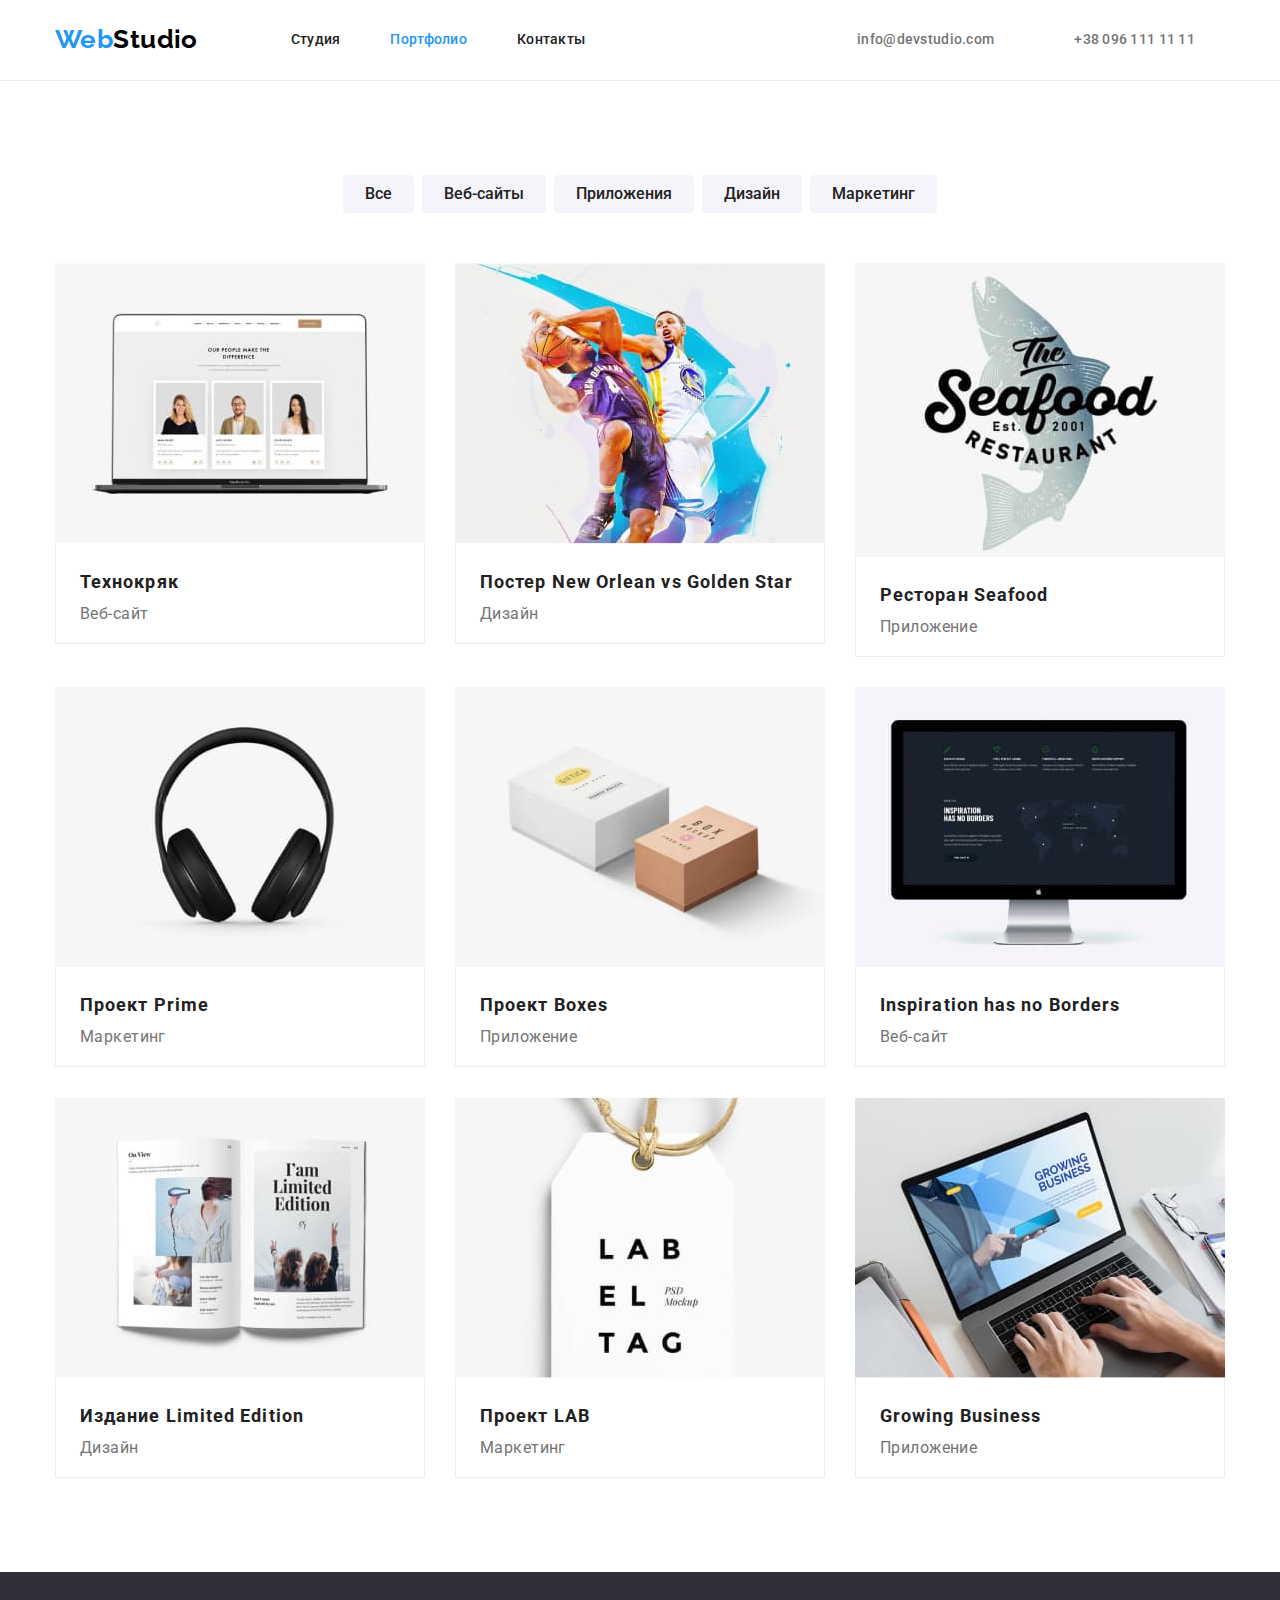
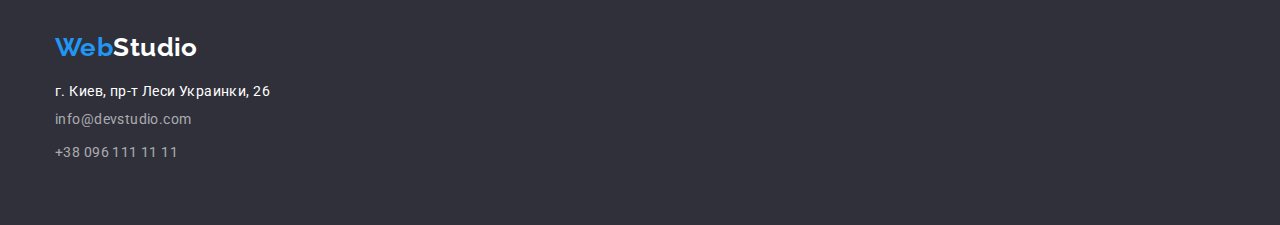
==== portfolio.html @ 89bf4102 "finally hw" ====
<!DOCTYPE html>
<html lang="ru">
  <head>
    <meta charset="UTF-8" />
    <meta http-equiv="X-UA-Compatible" content="IE=edge" />
    <meta name="viewport" content="width=device-width, initial-scale=1.0" />
    <title>WebStudio</title>
    <link rel="preconnect" href="https://fonts.googleapis.com" />
    <link rel="preconnect" href="https://fonts.gstatic.com" crossorigin />
    <link
      href="https://fonts.googleapis.com/css2?family=Raleway:wght@700&family=Roboto:wght@400;500;700;900&display=swap"
      rel="stylesheet"
    />
    <link
      rel="stylesheet"
      href="https://cdnjs.cloudflare.com/ajax/libs/modern-normalize/1.1.0/modern-normalize.min.css"
    />
    <link rel="stylesheet" href="./css/reset.css" />
    <link rel="stylesheet" href="./css/styles.css" />
  </head>
  <body>
    <header class="header">
      <div class="container">
        <div class="main-nav">
         
            <a href="./index.html" lang="en" class="header-logo"
              >Web<span class="logo-first">Studio</span></a
            >
             <nav class="navigation">
            <ul class="site-nav">
              <li class="item">
                <a href="./index.html" class="link">Студия</a>
              </li>
              <li class="item">
                <a href="./portfolio.html" class="link current">Портфолио</a>
              </li>
              <li class="item"><a href="" class="link">Контакты</a></li>
            </ul>
          </nav>
          <ul class="contacts-nav">
            <li class="item">
              <a href="mailto:info@devstudio.com" class="link"
                >info@devstudio.com</a
              >
            </li>
            <li class="item">
              <a href="tel:+380961111111" class="link">+38 096 111 11 11</a>
            </li>
          </ul>
        </div>
      </div>
    </header>
    <main>
      <section class="portfolio">
        <div class="container">
          <h1 class="hidden-title">Портфолио</h1>
          
            <ul class="button-list">
              <li class="button">
                <button type="button" class="button secondary active">
                  Все
                </button>
              </li>
              <li class="button">
                <button type="button" class="button secondary active">
                  Веб-сайты
                </button>
              </li>
              <li class="button">
                <button type="button" class="button secondary active">
                  Приложения
                </button>
              </li>
              <li class="button">
                <button type="button" class="button secondary active">
                  Дизайн
                </button>
              </li>
              <li class="button">
                <button type="button" class="button secondary active">
                  Маркетинг
                </button>
              </li>
            </ul class="button">
          
          <ul class="portfolio-gallery">
            <li class="portfolio-img">
              <img
                src="./images/img8.jpg"
                alt="3 фото командьі сайта Технокряк"
                width="370"
                height="294"
              />
              <div class="description">
                <h2 class="title">Технокряк</h2>
                <p class="item">Веб-сайт</p>
              </div>
            </li>
            <li class="portfolio-img">
              <img
                src="./images/img9.jpg"
                alt="двое игроков играют в баскетбол "
                width="370"
                height="294"
              />
              <div class="description">
                <h2 class="title">
                  Постер <span lang="en">New Orlean vs Golden Star</span>
                </h2>
                <p class="item">Дизайн</p>
              </div>
            </li>
            <li class="portfolio-img">
              <img 
              src="./images/img10.jpg" 
              alt="риба и название ресторана"
              width="370" 
              height="294"
              />
              <div class="description">
                <h2 class="title">Ресторан <span lang="en">Seafood</span></h2>
                <p class="item">Приложение</p>
              </div>
            </li>
            <li class="portfolio-img">
              <img
                src="./images/img11.jpg"
                alt="большие наушники"
                width="370"
                height="294"
              />
              <div class="description">
                <h2 class="title">Проект <span lang="en">Prime</span></h2>
                <p class="item">Маркетинг</p>
              </div>
            </li>
            <li class="portfolio-img">
              <img
                src="./images/img12.jpg"
                alt="две коробочки, белая и коричневая"
                width="370"
                height="294"
              />
              <div class="description">
                <h2 class="title">Проект <span lang="en">Boxes</span></h2>
                <p class="item">Приложение</p>
              </div>
            </li>
            <li class="portfolio-img">
              <img
                src="./images/img13.jpg"
                alt="монитор с изображением Веб-сайта"
                width="370"
                height="294"
              />
              <div class="description">
                <h2 class="title" lang="en">Inspiration has no Borders</h2>
                <p class="item">Веб-сайт</p>
              </div>
            </li>
            <li class="portfolio-img">
              <img
                src="./images/img14.jpg"
                alt="открьітая книга с фото людей"
                width="370"
                height="294"
              />
              <div class="description">
                <h2 class="title">
                  Издание <span lang="en">Limited Edition</span>
                </h2>
                <p class="item">Дизайн</p>
              </div>
            </li>
            <li class="portfolio-img">
              <img
                src="./images/img15.jpg"
                alt="лейбл на веревке с надписью"
                width="370"
                height="294"
              />
              <div class="description">
                <h2 class="title">Проект LAB</h2>
                <p class="item">Маркетинг</p>
              </div>
            </li>
            <li class="portfolio-img">
              <img
                src="./images/img16.jpg"
                alt="две руки набирающие текст на ноуте"
                width="370"
                height="294"
              />
              <div class="description">
                <h2 class="title" lang="en">Growing Business</h2>
                <p class="item">Приложение</p>
              </div>
            </li>
          </ul>
        </div>
      </section>
    </main>
    <footer class="footer">
      <div class="container">
        <a href="./index.html" lang="en" class="footer-logo"
          >Web<span class="logo-second">Studio</span></a>
        <address>
          <ul class="address">
            <li class="contact-item">
              <a
                class="link-address"
                href="https://goo.gl/maps/YJZgbJqbpXqxFB2o8"
                target="_blank"
                rel="noopener noindex nofollow"
                >г. Киев, пр-т Леси Украинки, 26</a
              >
            </li>
            <li class="contact-item">
              <a href="mailto:info@devstudio.com" class="link"
                >info@devstudio.com</a
              >
            </li>
            <li class="contact-item">
              <a href="tel:+380961111111" class="link">+38 096 111 11 11</a>
            </li>
          </ul>
        </address>
      </div>
    </footer>
  </body>
</html>
---- css/styles.css ----
:root {
  --primary-text-color: #757575;
  --title-text-color: #212121;
  --accent-color: #2196f3;
  --main-white-color: #ffffff;
  --primary-bg-color: #2f303a;
  --secondary-bg-color: #f5f4fa;
  --card-set-gap: 30px;
}

body {
  background-color: var(--main-white-color);
  color: var(--primary-text-color);
  font-family: Roboto, sans-serif;
  font-style: normal;
  font-size: 14px;
  letter-spacing: 0.03em;
}

h1,
h2,
h3,
p,
ul {
  margin: 0;
  padding: 0;
}

.container {
  width: 1200px;
  padding-left: 15px;
  padding-right: 15px;
  border: 1px;
  margin-left: auto;
  margin-right: auto;
}

/* ------прихований заголовок --------  */

.hidden-title {
  width: 1px;
  height: 1px;
  overflow: hidden;
  opacity: 0;
  margin: -1px;
  border: 0;
  padding: 0;
  clip: rect(0 0 0 0);
  clip-path: inset(100%);
  position: absolute;
  white-space: nowrap;
}

/*---------Header--+---Logo-------- */

.header {
  border-bottom: 1px solid #ececec;
}

.main-nav {
  display: flex;
  align-items: center;
}

.header-logo {
  color: var(--accent-color);
  font-family: Raleway, cursive;
  font-weight: 700;
  font-size: 26px;
  line-height: 1.19;
  display: inline-block;
  padding-top: 24px;
  padding-bottom: 25px;
}

.logo-first {
  color: #000000;
}

.site-nav {
  display: flex;
  margin-left: 93px;
}

.site-nav .item:not(:last-child) {
  margin-right: 50px;
}

.site-nav .link {
  color: var(--title-text-color);
  font-weight: 500;
  line-height: 1.14;
  letter-spacing: 0.02em;
  display: block;
  padding-top: 32px;
  padding-bottom: 32px;
}

.site-nav .link:hover,
.site-nav .link:focus {
  color: var(--accent-color);
}

.site-nav .link.current {
  color: var(--accent-color);
}

/* ---------Contacts--------- */

.contacts-nav {
  display: flex;
  margin-left: auto;
}

.contacts-nav .item + .item {
  margin-left: 50px;
}

.contacts-nav .link {
  color: inherit;
  font-weight: 500;
  line-height: 1.14;
  letter-spacing: 0.02em;
  display: block;
  padding-top: 32px;
  padding-bottom: 32px;
}

.contacts-nav .link:hover,
.contacts-nav .link:focus {
  color: var(--accent-color);
}

/* -------------Hero -------------*/

.hero {
  background-color: var(--primary-bg-color);
  text-align: center;
  padding-top: 200px;
  padding-bottom: 200px;
}

.hero-title {
  color: var(--main-white-color);
  font-weight: 900;
  font-size: 44px;
  line-height: 1.36;
  text-transform: uppercase;
  letter-spacing: 0.06em;
  max-width: 650px;
  text-align: inherit;
  margin: 0 auto;
}

.button-primary {
  color: var(--main-white-color);
  background-color: var(--accent-color);
  font-family: inherit;
  font-weight: 700;
  font-size: 16px;
  line-height: 1.88;
  text-align: inherit;
  letter-spacing: 0.06em;
  min-width: 200px;
  height: 50px;
  padding: 10px 32px;
  margin-top: var(--card-set-gap);
  border: 0;
  border-radius: 4px;
  display: inline-block;

  /* box-shadow: 0px4px 4px rgba(0, 0, 0, 0.15); */
}

.button-primary:hover,
.button-primary:focus {
  color: var(--main-white-color);
  background-color: #188ce8;
}

/* ------------Features--------- */

.features {
  padding-top: 94px;
  padding-bottom: 94px;
}

.features-item {
  display: flex;
  width: 1170px;
}

.future-item-box {
  width: 270px;
}

.future-item-box:not(:last-child) {
  margin-right: var(--card-set-gap);
}

.features-item .title {
  color: var(--title-text-color);
  font-size: 14px;
  line-height: 1.14;
  text-transform: uppercase;
}

.features-item .text {
  line-height: 1.71;
  margin-top: 10px;
}

/* ----------Gallery---+---Team------ */

.gallery {
  padding-bottom: 94px;
}

.item {
  margin-right: var(--card-set-gap);
  flex-basis: calc((100%-90px) / 3);
}

.gallery-item {
  display: flex;
  margin-right: calc(-1 * var(--card-set-gap));
}

.gallery-title,
.team-title {
  color: var(--title-text-color);
  font-size: 36px;
  line-height: 1.17;
  text-align: center;
  padding-bottom: 50px;
}

/* ---------------Team----------- */

.team {
  background-color: var(--secondary-bg-color);
  padding-top: 94px;
  padding-bottom: 94px;
}

.team-gallery {
  display: flex;
}

.image-card:not(:last-child) {
  margin-right: var(--card-set-gap);
}

.image-card {
  background: var(--main-white-color);
  box-shadow: 0px 1px 3px rgba(0, 0, 0, 0.12), 0px 1px 1px rgba(0, 0, 0, 0.14),
    0px 2px 1px rgba(0, 0, 0, 0.2);
  border-radius: 0px 0px 4px 4px;
}

.team .item {
  color: var(--title-text-color);
  font-weight: 500;
  font-size: 16px;
  line-height: 1.19;
  text-align: center;
  margin: 0;
}

.team .profession {
  font-size: 16px;
  line-height: 1.19;
  text-align: center;
  margin-top: 10px;
}

.team-card {
  margin-top: var(--card-set-gap);
  margin-bottom: var(--card-set-gap);
}

/* ---------------Portfolio--------- */

.portfolio {
  padding-top: 94px;
  padding-bottom: 94px;
}

.portfolio-gallery {
  display: flex;
  flex-wrap: wrap;
  margin-top: calc(-1 * var(--card-set-gap));
  margin-right: calc(-1 * var(--card-set-gap));
}

.portfolio-img {
  flex-basis: calc(100%- ((var(--card-set-gap)) * 3) / 3);

  margin-top: var(--card-set-gap);
  margin-right: var(--card-set-gap);
  background: var(--main-white-color);

  /* box-shadow: 0px 1px 1px rgba(0, 0, 0, 0.12), 0px 4px 4px rgba(0, 0, 0, 0.06),
    1px 4px 6px rgba(0, 0, 0, 0.16); */
}

/* .portfolio-img:nth-child(3n) {
  margin-right: 0;
}
.portfolio-img:nth-last-child(-n + 3) {
  margin-right: 0;
} */

.portfolio .title {
  color: var(--title-text-color);
  font-size: 18px;
  line-height: 2;
  letter-spacing: 0.06em;
  font-weight: 700;
  margin-bottom: 4px;
}

.portfolio .item {
  font-size: 16px;
  line-height: 1.19;

  /* text-shadow: 0px 4px 4px rgba(0, 0, 0, 0.25); */
}

.description {
  padding: 20px 24px;
  background: var(--main-white-color);
  border-right: 1px solid #eeeeee;
  border-bottom: 1px solid #eeeeee;
  border-left: 1px solid #eeeeee;
}

/* ---------Portfolio-----Button */

.button-list {
  display: flex;
  justify-content: center;
  margin-bottom: 50px;
}

.button-list .button {
  margin-right: 8px;
}
.button-list .button:last-child {
  margin-right: 0px;
}

.button.secondary {
  color: var(--title-text-color);
  background-color: var(--secondary-bg-color);
  font-family: inherit;
  font-weight: 500;
  font-size: 16px;
  line-height: 1.62;
  text-align: center;
  padding: 6px 22px;
  border-radius: 4px;
}

.button.secondary:hover,
.button.secondary:focus,
.button.secondary:active {
  color: var(--main-white-color);
  background-color: var(--accent-color);
}

/* -------------Footer--------------- */

.footer {
  background-color: var(--primary-bg-color);
  padding-top: 60px;
  padding-bottom: 60px;
}

.logo-second {
  color: var(--main-white-color);
}

.footer-logo {
  color: var(--accent-color);
  font-family: Raleway, cursive;
  font-weight: 700;
  font-size: 26px;
  line-height: 1.19;
  display: inline-block;
}

.address .link-address {
  color: var(--main-white-color);
  font-style: normal;
  margin-top: 20px;
}
.address .link-address:hover,
.address .link-address:focus {
  color: var(--accent-color);
}

.address .link {
  color: rgba(255, 255, 255, 0.6);
  font-style: normal;
  line-height: 1.71;
}
.address .link:hover,
.address .link:focus {
  color: var(--accent-color);
}

.address {
  /* display: block; */
  margin-top: 20px;
}
.address .contact-item:not(:last-child) {
  margin-bottom: 9px;
}
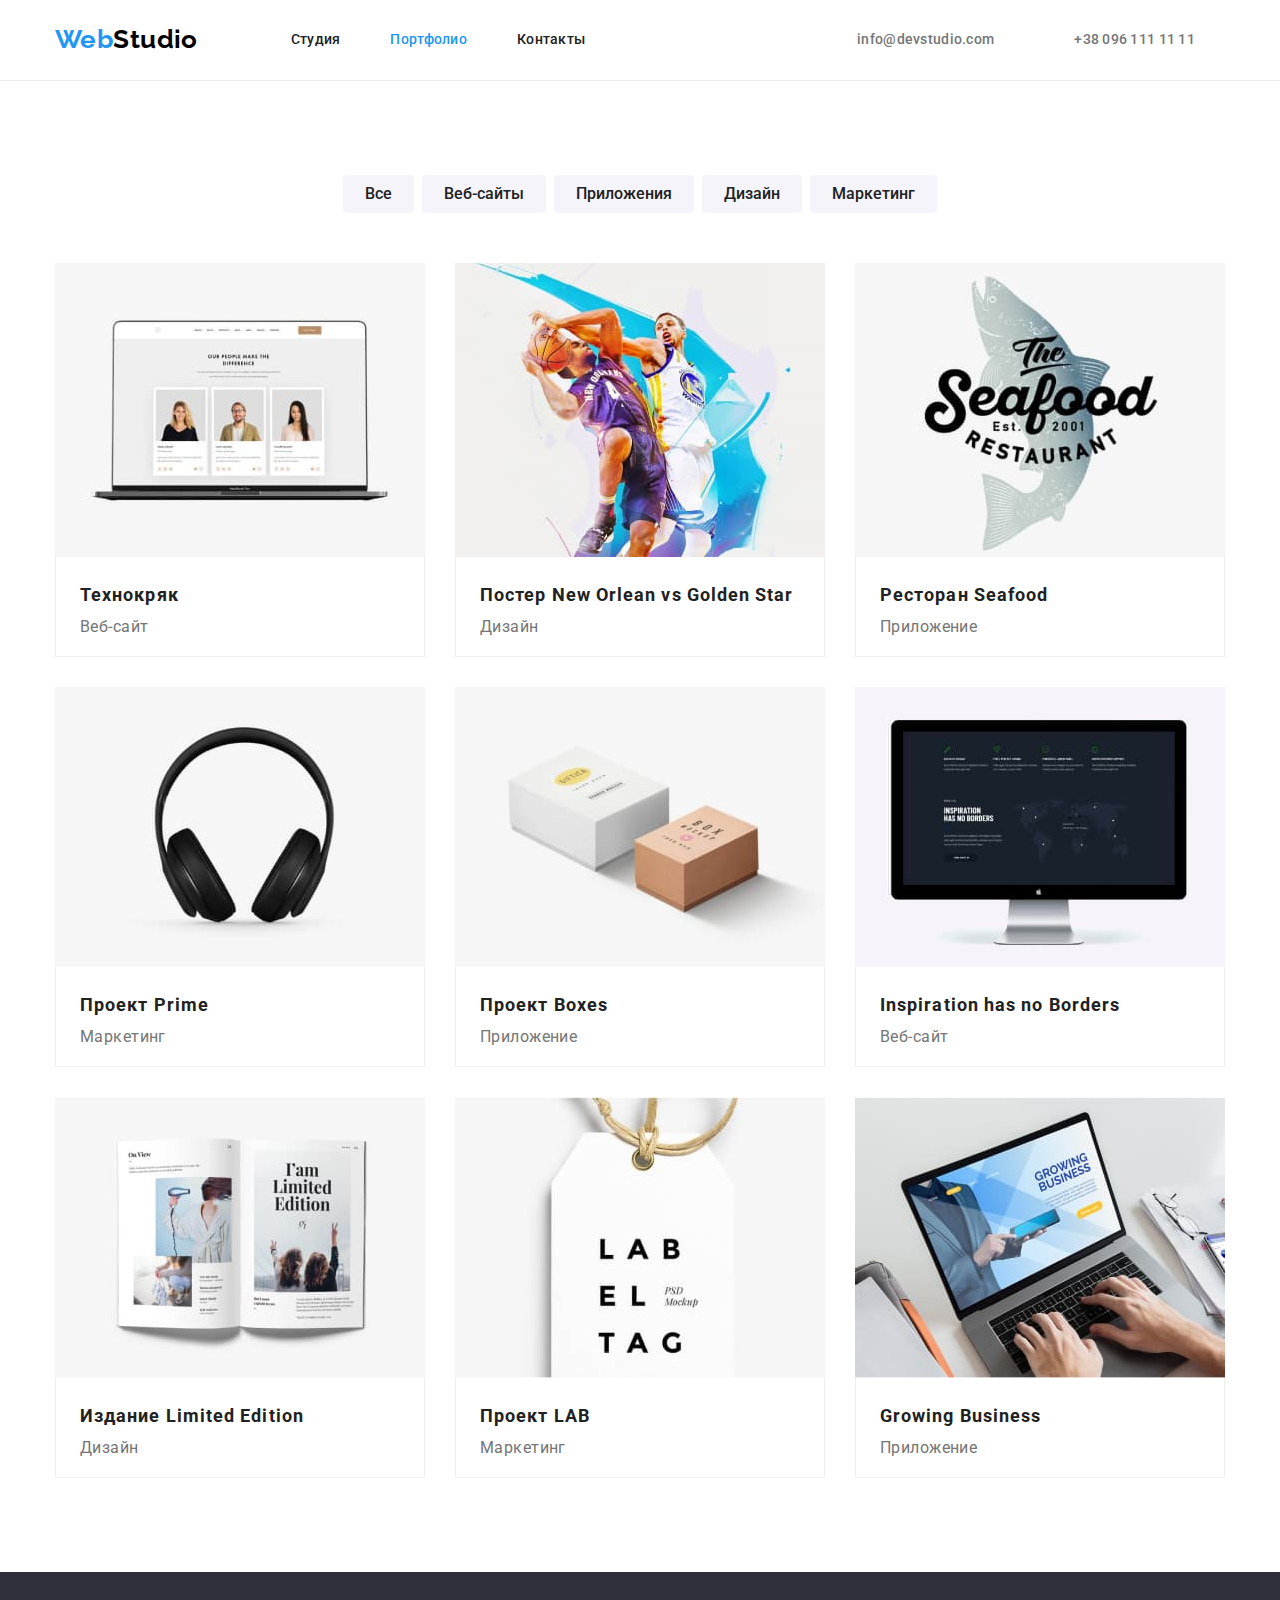
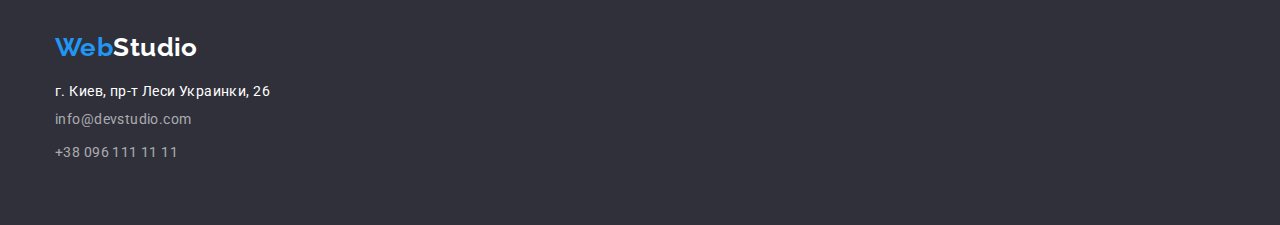
==== commit ad05b6ea: "corrected" ====
--- a/portfolio.html
+++ b/portfolio.html
@@ -22,11 +22,10 @@
     <header class="header">
       <div class="container">
         <div class="main-nav">
-         
-            <a href="./index.html" lang="en" class="header-logo"
-              >Web<span class="logo-first">Studio</span></a
-            >
-             <nav class="navigation">
+          <a href="./index.html" lang="en" class="header-logo"
+            >Web<span class="logo-first">Studio</span></a
+          >
+          <nav class="navigation">
             <ul class="site-nav">
               <li class="item">
                 <a href="./index.html" class="link">Студия</a>
@@ -54,35 +53,32 @@
       <section class="portfolio">
         <div class="container">
           <h1 class="hidden-title">Портфолио</h1>
-          
-            <ul class="button-list">
-              <li class="button">
-                <button type="button" class="button secondary active">
-                  Все
-                </button>
-              </li>
-              <li class="button">
-                <button type="button" class="button secondary active">
-                  Веб-сайты
-                </button>
-              </li>
-              <li class="button">
-                <button type="button" class="button secondary active">
-                  Приложения
-                </button>
-              </li>
-              <li class="button">
-                <button type="button" class="button secondary active">
-                  Дизайн
-                </button>
-              </li>
-              <li class="button">
-                <button type="button" class="button secondary active">
-                  Маркетинг
-                </button>
-              </li>
-            </ul class="button">
-          
+
+          <ul class="button-list">
+            <li class="button">
+              <button type="button" class="button secondary active">Все</button>
+            </li>
+            <li class="button">
+              <button type="button" class="button secondary active">
+                Веб-сайты
+              </button>
+            </li>
+            <li class="button">
+              <button type="button" class="button secondary active">
+                Приложения
+              </button>
+            </li>
+            <li class="button">
+              <button type="button" class="button secondary active">
+                Дизайн
+              </button>
+            </li>
+            <li class="button">
+              <button type="button" class="button secondary active">
+                Маркетинг
+              </button>
+            </li>
+          </ul>
           <ul class="portfolio-gallery">
             <li class="portfolio-img">
               <img
@@ -99,7 +95,7 @@
             <li class="portfolio-img">
               <img
                 src="./images/img9.jpg"
-                alt="двое игроков играют в баскетбол "
+                alt="игроки играют в баскетбол "
                 width="370"
                 height="294"
               />
@@ -111,11 +107,11 @@
               </div>
             </li>
             <li class="portfolio-img">
-              <img 
-              src="./images/img10.jpg" 
-              alt="риба и название ресторана"
-              width="370" 
-              height="294"
+              <img
+                src="./images/img10.jpg"
+                alt="риба и название ресторана"
+                width="370"
+                height="294"
               />
               <div class="description">
                 <h2 class="title">Ресторан <span lang="en">Seafood</span></h2>
@@ -203,7 +199,8 @@
     <footer class="footer">
       <div class="container">
         <a href="./index.html" lang="en" class="footer-logo"
-          >Web<span class="logo-second">Studio</span></a>
+          >Web<span class="logo-second">Studio</span></a
+        >
         <address>
           <ul class="address">
             <li class="contact-item">
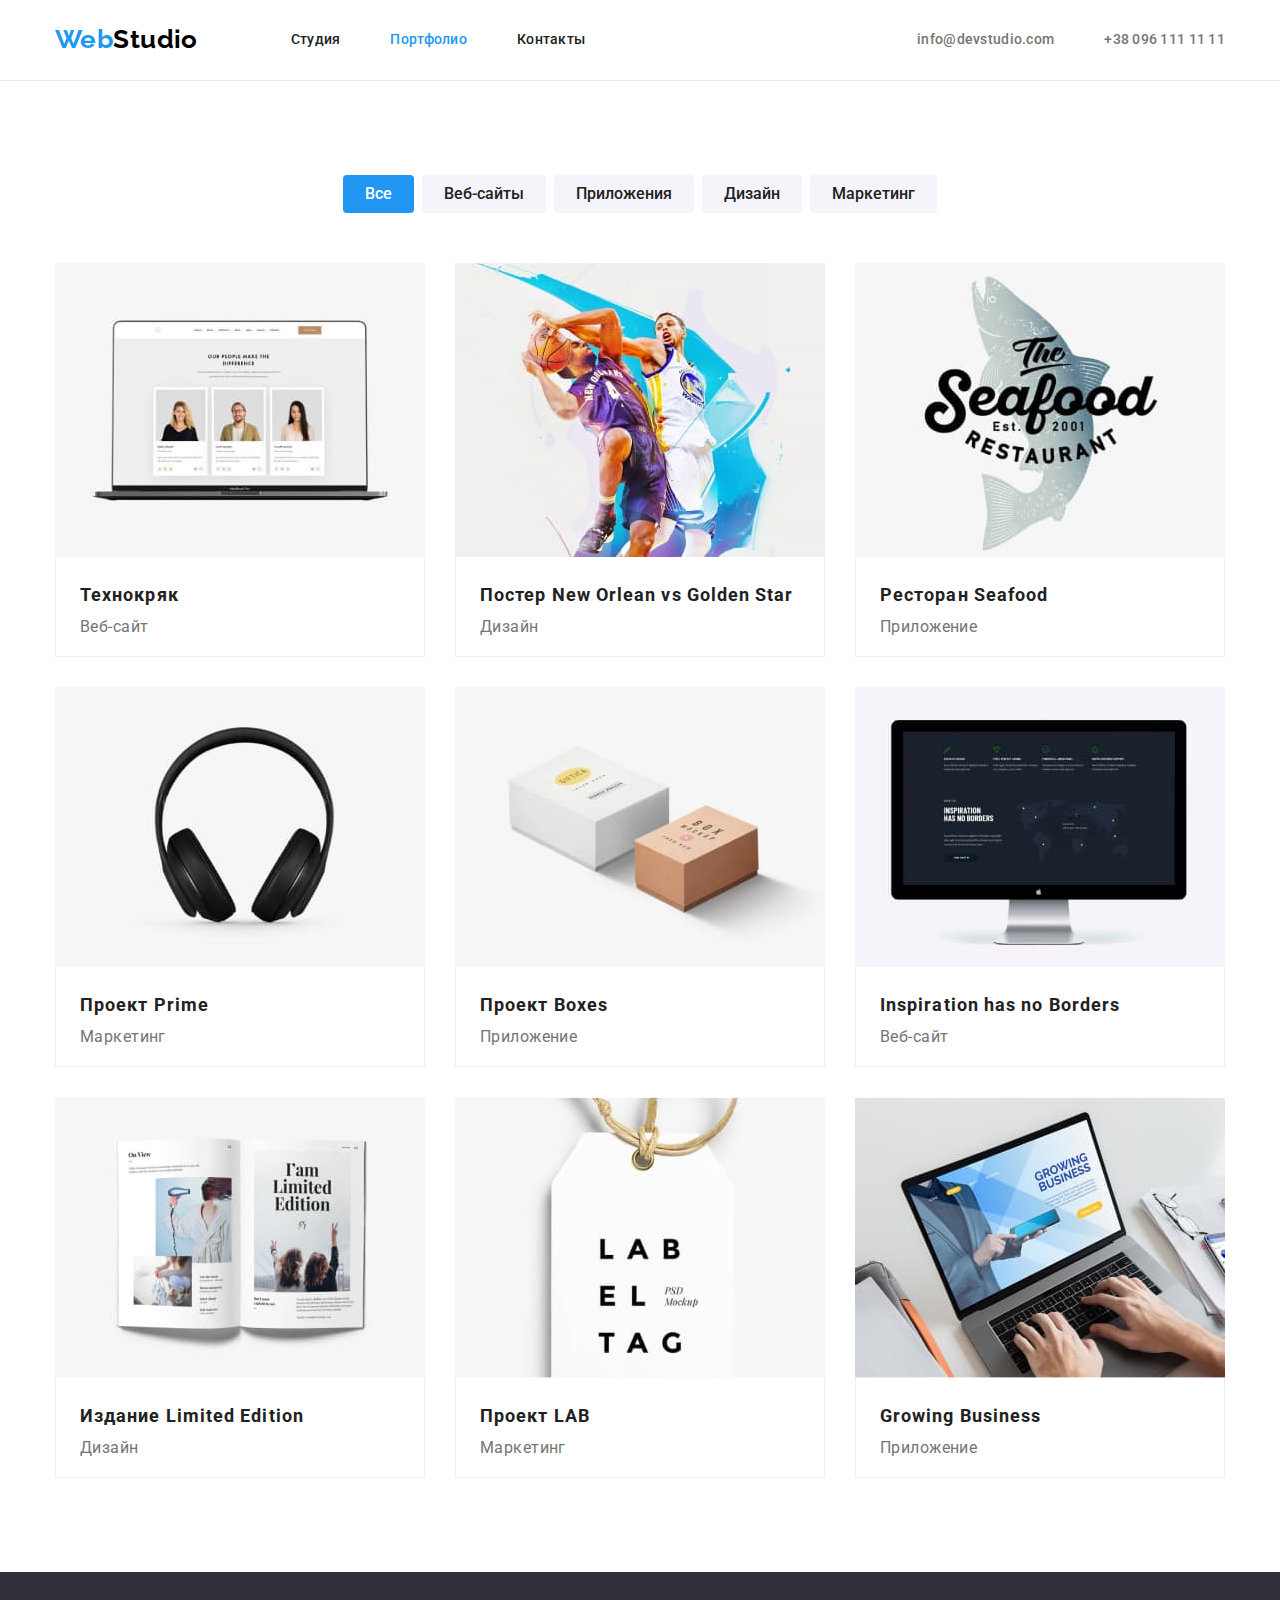
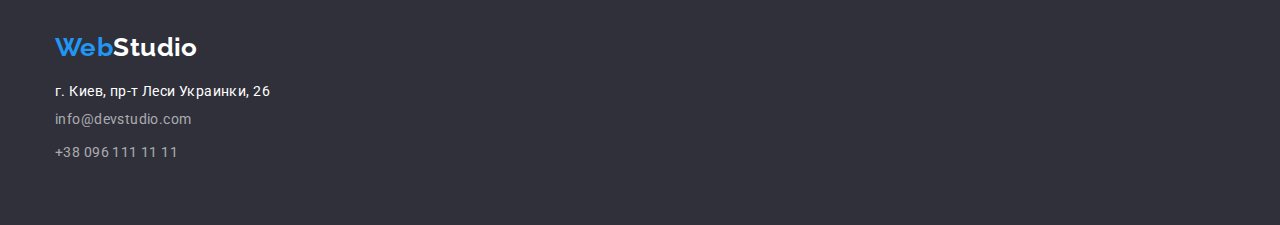
==== commit bd780c9e: "add some changes-paddings" ====
--- a/portfolio.html
+++ b/portfolio.html
@@ -27,22 +27,22 @@
           >
           <nav class="navigation">
             <ul class="site-nav">
-              <li class="item">
+              <li class="item-nav">
                 <a href="./index.html" class="link">Студия</a>
               </li>
-              <li class="item">
+              <li class="item-nav">
                 <a href="./portfolio.html" class="link current">Портфолио</a>
               </li>
-              <li class="item"><a href="" class="link">Контакты</a></li>
+              <li class="item-nav"><a href="" class="link">Контакты</a></li>
             </ul>
           </nav>
           <ul class="contacts-nav">
-            <li class="item">
+            <li class="item-nav">
               <a href="mailto:info@devstudio.com" class="link"
                 >info@devstudio.com</a
               >
             </li>
-            <li class="item">
+            <li class="item-nav">
               <a href="tel:+380961111111" class="link">+38 096 111 11 11</a>
             </li>
           </ul>
@@ -50,13 +50,15 @@
       </div>
     </header>
     <main>
-      <section class="portfolio">
+      <section class="portfolio section">
         <div class="container">
           <h1 class="hidden-title">Портфолио</h1>
 
           <ul class="button-list">
             <li class="button">
-              <button type="button" class="button secondary active">Все</button>
+              <button type="button" class="button secondary active current">
+                Все
+              </button>
             </li>
             <li class="button">
               <button type="button" class="button secondary active">
--- a/css/styles.css
+++ b/css/styles.css
@@ -6,6 +6,7 @@
   --primary-bg-color: #2f303a;
   --secondary-bg-color: #f5f4fa;
   --card-set-gap: 30px;
+  --padding-gap: 94px;
 }
 
 body {
@@ -24,6 +25,11 @@
 ul {
   margin: 0;
   padding: 0;
+}
+
+.section {
+  padding-top: var(--padding-gap);
+  padding-bottom: var(--padding-gap);
 }
 
 .container {
@@ -82,7 +88,7 @@
   margin-left: 93px;
 }
 
-.site-nav .item:not(:last-child) {
+.site-nav .item-nav:not(:last-child) {
   margin-right: 50px;
 }
 
@@ -112,7 +118,7 @@
   margin-left: auto;
 }
 
-.contacts-nav .item + .item {
+.contacts-nav .item-nav + .item-nav {
   margin-left: 50px;
 }
 
@@ -180,9 +186,13 @@
 
 /* ------------Features--------- */
 
+/* .features {
+  padding-top: var(--padding-gap);
+  padding-bottom: var(--padding-gap);
+} */
+
 .features {
-  padding-top: 94px;
-  padding-bottom: 94px;
+  padding-bottom: 0;
 }
 
 .features-item {
@@ -213,7 +223,7 @@
 /* ----------Gallery---+---Team------ */
 
 .gallery {
-  padding-bottom: 94px;
+  padding-bottom: 0;
 }
 
 .item {
@@ -225,7 +235,9 @@
   display: flex;
   margin-right: calc(-1 * var(--card-set-gap));
 }
-
+.gallary-title {
+  padding-top: 94px;
+}
 .gallery-title,
 .team-title {
   color: var(--title-text-color);
@@ -239,8 +251,8 @@
 
 .team {
   background-color: var(--secondary-bg-color);
-  padding-top: 94px;
-  padding-bottom: 94px;
+  /* padding-top: var(--padding-gap);
+  padding-bottom: var(--padding-gap); */
 }
 
 .team-gallery {
@@ -275,16 +287,11 @@
 }
 
 .team-card {
-  margin-top: var(--card-set-gap);
-  margin-bottom: var(--card-set-gap);
+  padding-top: var(--card-set-gap);
+  padding-bottom: var(--card-set-gap);
 }
 
 /* ---------------Portfolio--------- */
-
-.portfolio {
-  padding-top: 94px;
-  padding-bottom: 94px;
-}
 
 .portfolio-gallery {
   display: flex;
@@ -369,6 +376,11 @@
   background-color: var(--accent-color);
 }
 
+.button.secondary.current {
+  color: var(--main-white-color);
+  background-color: var(--accent-color);
+}
+
 /* -------------Footer--------------- */
 
 .footer {
@@ -411,7 +423,6 @@
 }
 
 .address {
-  /* display: block; */
   margin-top: 20px;
 }
 .address .contact-item:not(:last-child) {
